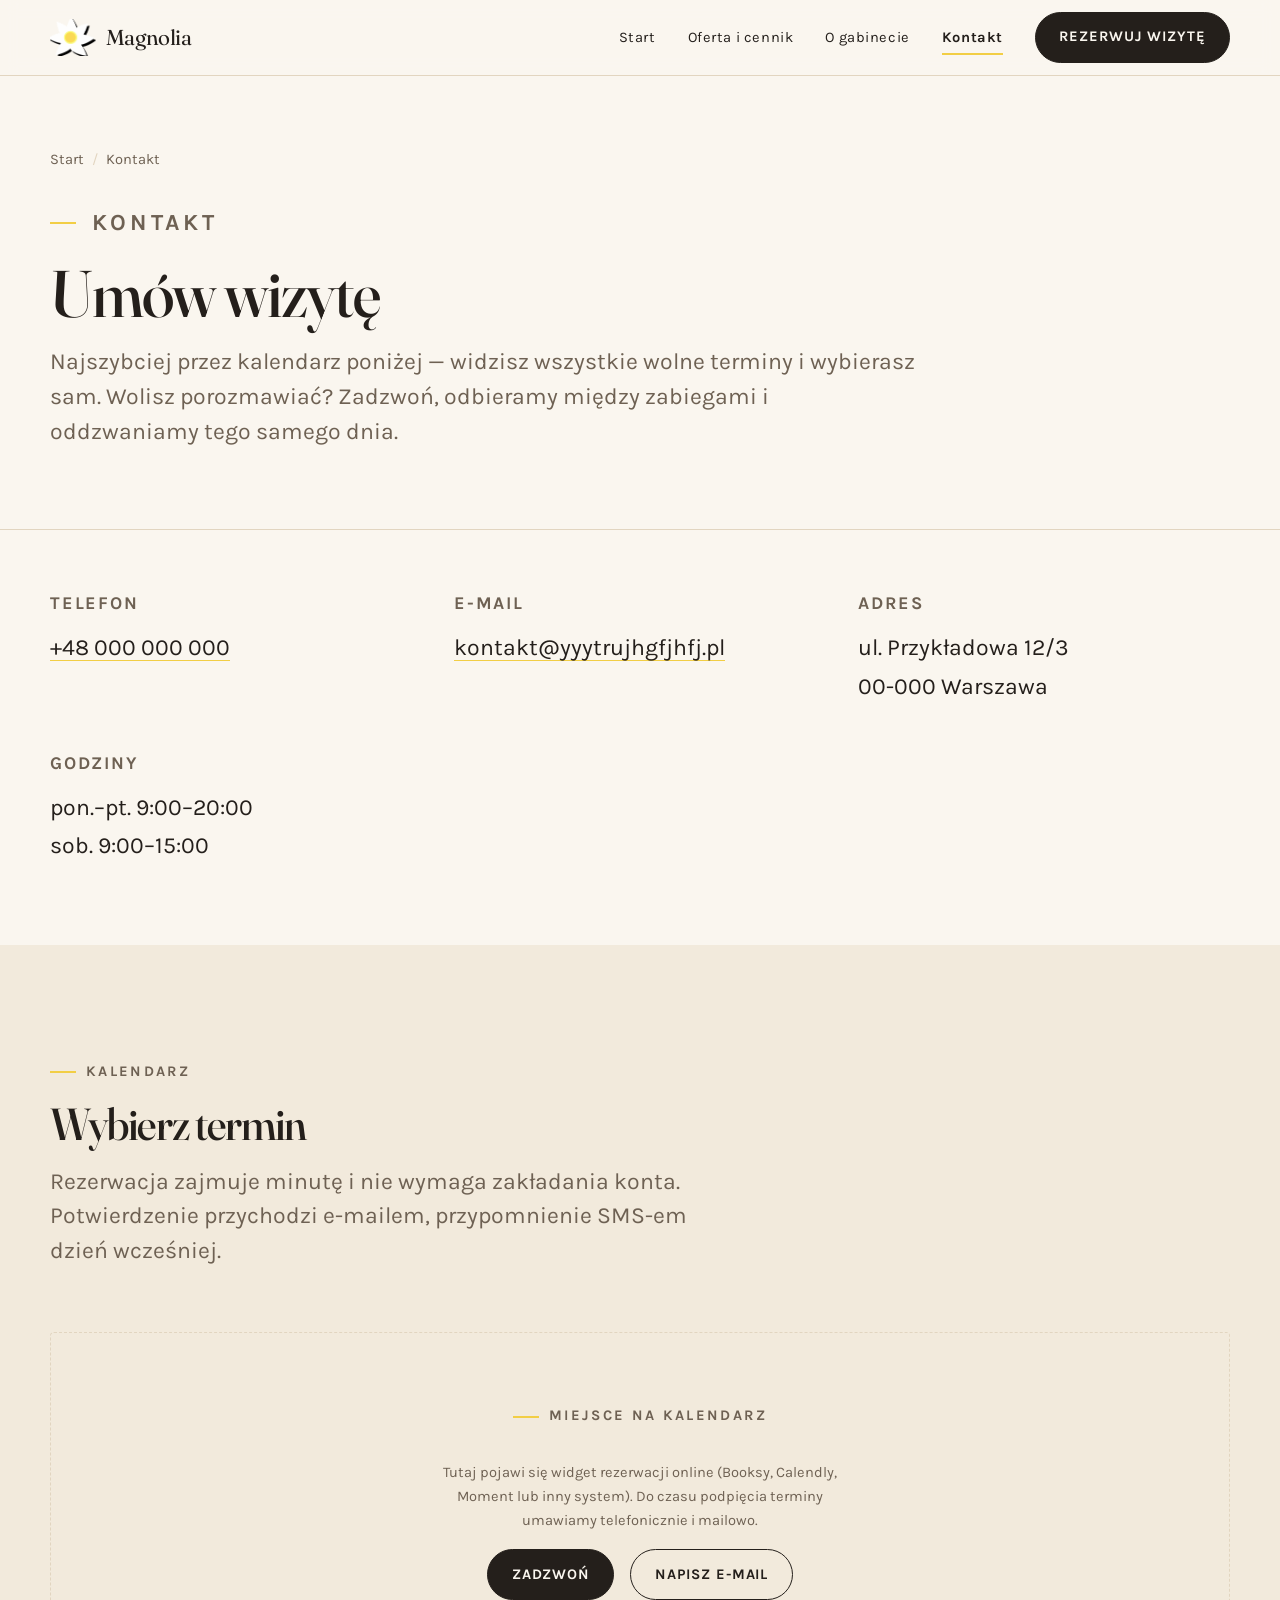
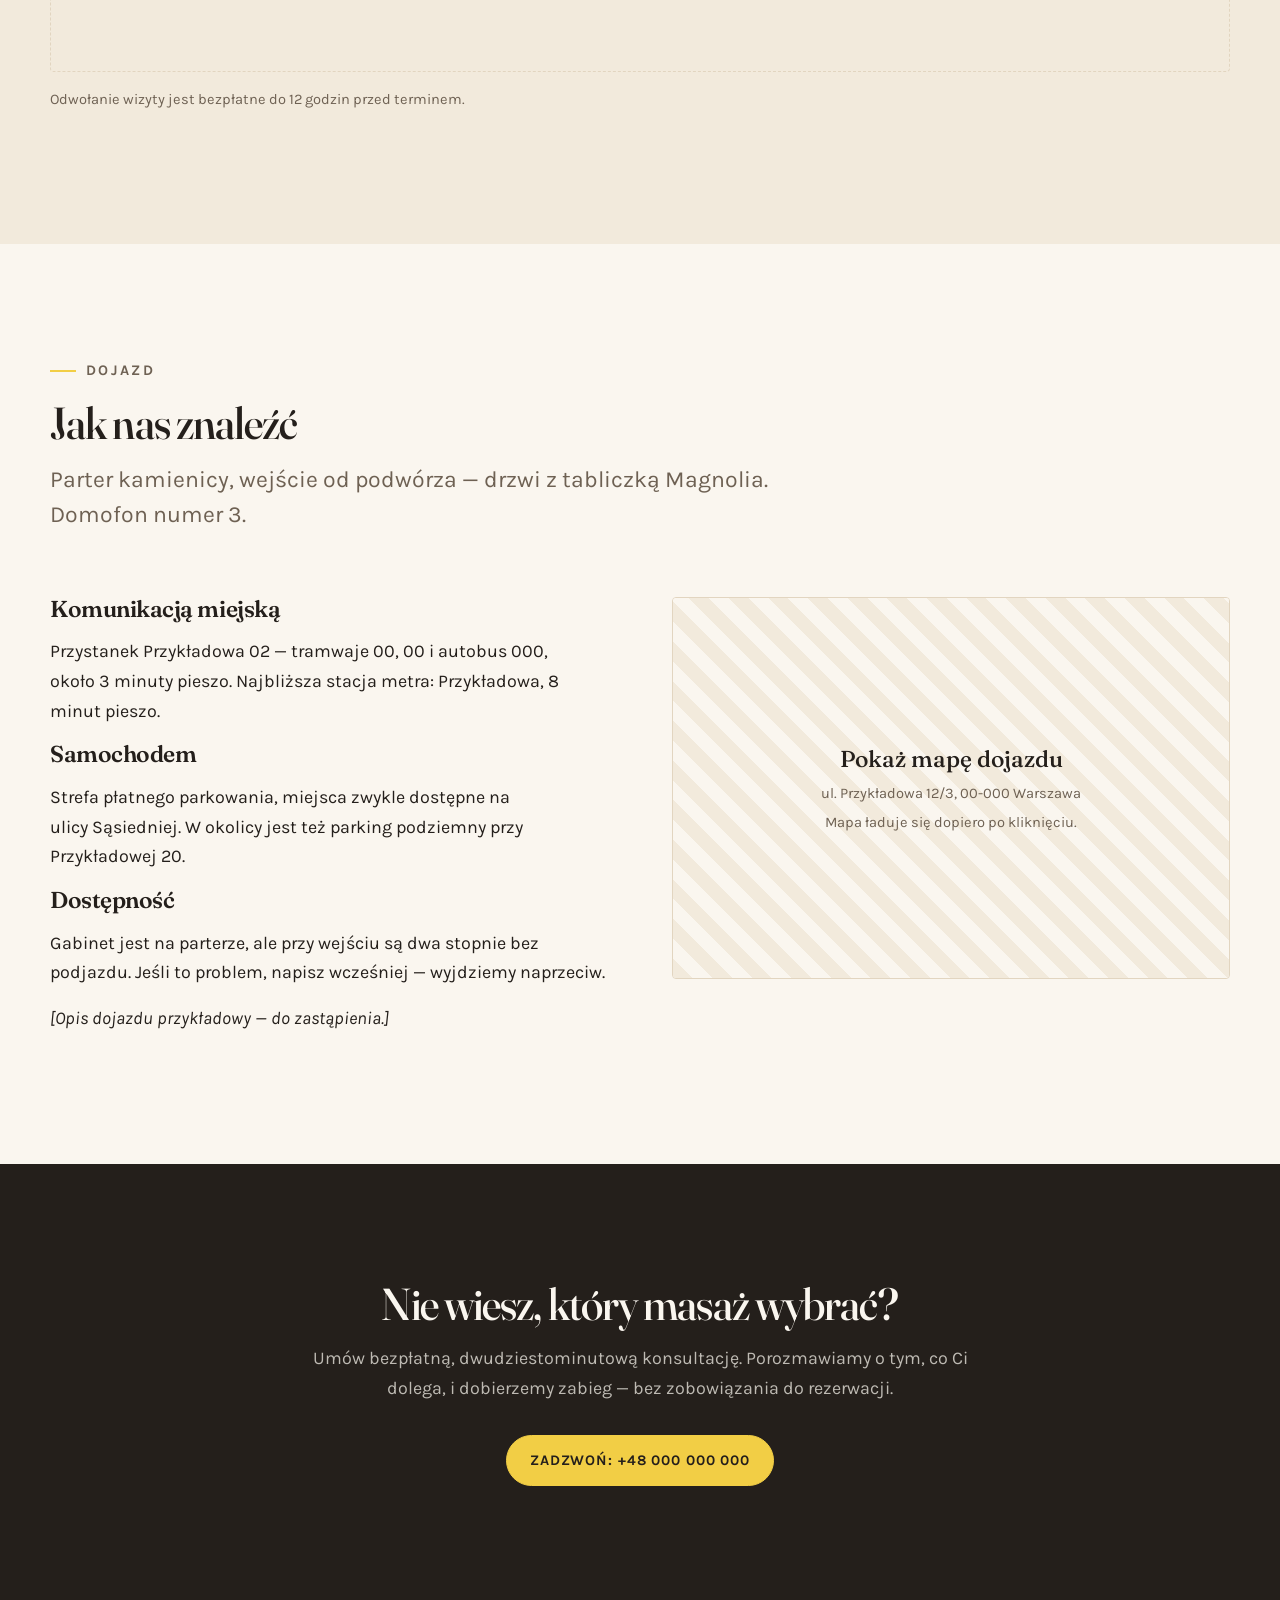
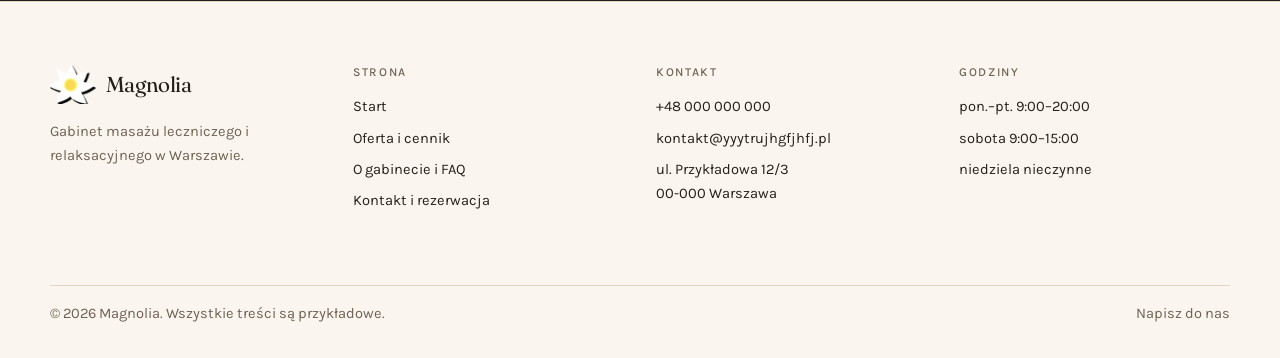
==== kontakt/index.html @ 9403e231 "initial commit" ====
<!DOCTYPE html>
<html lang="pl">
<head>
<meta charset="utf-8">
<meta name="viewport" content="width=device-width, initial-scale=1">

<title>Kontakt i rezerwacja terminu — Magnolia, Warszawa</title>
<meta name="description" content="Zarezerwuj masaż online, zadzwoń lub napisz. Gabinet Magnolia, ul. Przykładowa 12/3 w Warszawie. Czynne pon.–pt. 9:00–20:00, sob. 9:00–15:00.">
<link rel="canonical" href="https://yyytrujhgfjhfj.pl/kontakt/">
<meta name="robots" content="index, follow, max-image-preview:large">

<meta property="og:type" content="website">
<meta property="og:locale" content="pl_PL">
<meta property="og:site_name" content="Magnolia">
<meta property="og:title" content="Kontakt i rezerwacja terminu — Magnolia">
<meta property="og:description" content="Zarezerwuj masaż online, zadzwoń lub napisz. Gabinet Magnolia w Warszawie.">
<meta property="og:url" content="https://yyytrujhgfjhfj.pl/kontakt/">
<meta property="og:image" content="https://yyytrujhgfjhfj.pl/assets/img/detal.svg">
<meta name="twitter:card" content="summary_large_image">

<link rel="icon" href="/assets/img/favicon.svg" type="image/svg+xml">
<link rel="apple-touch-icon" href="/assets/img/logo-mark.png">

<link rel="preconnect" href="https://fonts.googleapis.com">
<link rel="preconnect" href="https://fonts.gstatic.com" crossorigin>
<link rel="stylesheet" href="https://fonts.googleapis.com/css2?family=Fraunces:opsz,wght@9..144,400..700&family=Karla:wght@400..700&display=swap">

<link rel="stylesheet" href="/assets/css/style.css">
<script src="/assets/js/main.js" defer></script>

<script type="application/ld+json">
{
  "@context": "https://schema.org",
  "@type": "BreadcrumbList",
  "itemListElement": [
    { "@type": "ListItem", "position": 1, "name": "Start", "item": "https://yyytrujhgfjhfj.pl/" },
    { "@type": "ListItem", "position": 2, "name": "Kontakt", "item": "https://yyytrujhgfjhfj.pl/kontakt/" }
  ]
}
</script>
</head>

<body>
<a class="skip-link" href="#main">Przejdź do treści</a>

<header class="site-header">
  <div class="wrap site-header__inner">
    <a class="brand" href="/">
      <img src="/assets/img/logo-mark.png" alt="" width="46" height="38">
      <span>Magnolia</span>
    </a>

    <button class="nav-toggle" type="button" aria-expanded="false" aria-controls="nav" aria-label="Menu">
      <svg viewBox="0 0 24 24" fill="none" stroke-width="1.8" stroke-linecap="round" aria-hidden="true">
        <path d="M3 6h18M3 12h18M3 18h18"/>
      </svg>
    </button>

    <nav class="nav" id="nav" aria-label="Menu główne">
      <ul class="nav__list">
        <li><a class="nav__link" href="/">Start</a></li>
        <li><a class="nav__link" href="/oferta/">Oferta i cennik</a></li>
        <li><a class="nav__link" href="/gabinet/">O gabinecie</a></li>
        <li><a class="nav__link" href="/kontakt/" aria-current="page">Kontakt</a></li>
      </ul>
      <a class="btn btn--solid" href="#rezerwacja">Rezerwuj wizytę</a>
    </nav>
  </div>
</header>

<main id="main">

  <section class="page-head wrap">
    <nav class="breadcrumbs" aria-label="Ścieżka nawigacji">
      <ol>
        <li><a href="/">Start</a></li>
        <li>Kontakt</li>
      </ol>
    </nav>
    <p class="eyebrow">Kontakt</p>
    <h1>Umów wizytę</h1>
    <p class="lead">Najszybciej przez kalendarz poniżej — widzisz wszystkie wolne terminy i wybierasz sam. Wolisz porozmawiać? Zadzwoń, odbieramy między zabiegami i oddzwaniamy tego samego dnia.</p>
  </section>

  <!-- DANE KONTAKTOWE -->
  <section class="section section--edge" style="padding-block:var(--space-l)" aria-labelledby="dane">
    <div class="wrap">
      <h2 id="dane" class="visually-hidden">Dane kontaktowe</h2>
      <div class="contact-grid">
        <div class="contact-block">
          <h3>Telefon</h3>
          <p><a href="tel:+48000000000">+48 000 000 000</a></p>
        </div>
        <div class="contact-block">
          <h3>E-mail</h3>
          <p><a href="mailto:kontakt@yyytrujhgfjhfj.pl">kontakt@yyytrujhgfjhfj.pl</a></p>
        </div>
        <div class="contact-block">
          <h3>Adres</h3>
          <p>ul. Przykładowa 12/3<br>00-000 Warszawa</p>
        </div>
        <div class="contact-block">
          <h3>Godziny</h3>
          <p>pon.–pt. 9:00–20:00<br>sob. 9:00–15:00</p>
        </div>
      </div>
    </div>
  </section>

  <!-- WIDGET REZERWACJI -->
  <section class="section section--tint" id="rezerwacja" aria-labelledby="rezerwacja-naglowek">
    <div class="wrap">
      <div class="section__head">
        <p class="eyebrow">Kalendarz</p>
        <h2 id="rezerwacja-naglowek">Wybierz termin</h2>
        <p class="lead">Rezerwacja zajmuje minutę i nie wymaga zakładania konta. Potwierdzenie przychodzi e-mailem, przypomnienie SMS-em dzień wcześniej.</p>
      </div>

      <!-- ==========================================================
           MIEJSCE NA WIDGET REZERWACJI
           Usuń poniższy blok .booking i wklej w to miejsce kod
           osadzenia od dostawcy, np.:

           Booksy:
           <div class="booksy-widget-container" data-id="TWOJE_ID"></div>
           <script src="https://booksy.com/widget/code.js?id=TWOJE_ID" async></script>

           Calendly:
           <div class="calendly-inline-widget" data-url="https://calendly.com/twoj-adres"
                style="min-width:320px;height:700px"></div>
           <script src="https://assets.calendly.com/assets/external/widget.js" async></script>

           Uwaga na szybkość: dodaj do skryptu atrybut async lub defer.
           ========================================================== -->
      <div class="booking">
        <p class="eyebrow" style="justify-content:center">Miejsce na kalendarz</p>
        <p class="booking__note">Tutaj pojawi się widget rezerwacji online (Booksy, Calendly, Moment lub inny system). Do czasu podpięcia terminy umawiamy telefonicznie i mailowo.</p>
        <div class="btn-row" style="justify-content:center">
          <a class="btn btn--solid" href="tel:+48000000000">Zadzwoń</a>
          <a class="btn btn--ghost" href="mailto:kontakt@yyytrujhgfjhfj.pl?subject=Rezerwacja%20terminu">Napisz e-mail</a>
        </div>
      </div>

      <p style="margin-top:var(--space-s);font-size:var(--step--1);color:var(--ink-soft)">Odwołanie wizyty jest bezpłatne do 12 godzin przed terminem.</p>
    </div>
  </section>

  <!-- DOJAZD I MAPA -->
  <section class="section" aria-labelledby="dojazd">
    <div class="wrap">
      <div class="section__head">
        <p class="eyebrow">Dojazd</p>
        <h2 id="dojazd">Jak nas znaleźć</h2>
        <p class="lead">Parter kamienicy, wejście od podwórza — drzwi z tabliczką Magnolia. Domofon numer 3.</p>
      </div>

      <div class="grid-2" style="align-items:start">
        <div>
          <h3>Komunikacją miejską</h3>
          <p>Przystanek Przykładowa 02 — tramwaje 00, 00 i autobus 000, około 3 minuty pieszo. Najbliższa stacja metra: Przykładowa, 8 minut pieszo.</p>

          <h3>Samochodem</h3>
          <p>Strefa płatnego parkowania, miejsca zwykle dostępne na ulicy Sąsiedniej. W okolicy jest też parking podziemny przy Przykładowej 20.</p>

          <h3>Dostępność</h3>
          <p>Gabinet jest na parterze, ale przy wejściu są dwa stopnie bez podjazdu. Jeśli to problem, napisz wcześniej — wyjdziemy naprzeciw.</p>

          <p><em>[Opis dojazdu przykładowy — do zastąpienia.]</em></p>
        </div>

        <!-- ==========================================================
             MAPA GOOGLE
             Wklej właściwy adres osadzenia w atrybut data-map-src poniżej.
             Skąd go wziąć: Mapy Google → wyszukaj adres → Udostępnij →
             Umieść mapę → skopiuj wartość z src="...".

             Mapa ładuje się dopiero po kliknięciu — dzięki temu strona
             nie ciągnie skryptów Google przy każdym wejściu (szybkość + prywatność).
             ========================================================== -->
        <div class="map" data-map-src="https://www.google.com/maps?q=Warszawa&amp;output=embed">
          <button class="map__facade" type="button">
            <strong>Pokaż mapę dojazdu</strong>
            <span>ul. Przykładowa 12/3, 00-000 Warszawa</span>
            <span>Mapa ładuje się dopiero po kliknięciu.</span>
          </button>
        </div>
      </div>
    </div>
  </section>

  <section class="cta-band">
    <div class="wrap-narrow">
      <h2>Nie wiesz, który masaż wybrać?</h2>
      <p>Umów bezpłatną, dwudziestominutową konsultację. Porozmawiamy o tym, co Ci dolega, i dobierzemy zabieg — bez zobowiązania do rezerwacji.</p>
      <div class="btn-row">
        <a class="btn" href="tel:+48000000000">Zadzwoń: +48 000 000 000</a>
      </div>
    </div>
  </section>

</main>

<footer class="site-footer">
  <div class="wrap">
    <div class="site-footer__grid">
      <div>
        <a class="brand" href="/">
          <img src="/assets/img/logo-mark.png" alt="" width="46" height="38" loading="lazy">
          <span>Magnolia</span>
        </a>
        <p style="margin-top:1rem;color:var(--ink-soft)">Gabinet masażu leczniczego i relaksacyjnego w Warszawie.</p>
      </div>

      <nav aria-labelledby="stopka-nawigacja">
        <h2 id="stopka-nawigacja">Strona</h2>
        <ul>
          <li><a href="/">Start</a></li>
          <li><a href="/oferta/">Oferta i cennik</a></li>
          <li><a href="/gabinet/">O gabinecie i FAQ</a></li>
          <li><a href="/kontakt/">Kontakt i rezerwacja</a></li>
        </ul>
      </nav>

      <div>
        <h2>Kontakt</h2>
        <ul>
          <li><a href="tel:+48000000000">+48 000 000 000</a></li>
          <li><a href="mailto:kontakt@yyytrujhgfjhfj.pl">kontakt@yyytrujhgfjhfj.pl</a></li>
          <li>ul. Przykładowa 12/3<br>00-000 Warszawa</li>
        </ul>
      </div>

      <div>
        <h2>Godziny</h2>
        <ul>
          <li>pon.–pt. 9:00–20:00</li>
          <li>sobota 9:00–15:00</li>
          <li>niedziela nieczynne</li>
        </ul>
      </div>
    </div>

    <div class="site-footer__bottom">
      <p style="margin:0">© 2026 Magnolia. Wszystkie treści są przykładowe.</p>
      <p style="margin:0"><a href="/kontakt/">Napisz do nas</a></p>
    </div>
  </div>
</footer>

</body>
</html>
---- assets/css/style.css ----
/* ==========================================================================
   Magnolia — arkusz stylów
   Wszystkie kolory, odstępy i kroje pisma są zdefiniowane jako zmienne
   w bloku :root poniżej. Zmiana marki = zmiana kilkunastu linii.
   ========================================================================== */

/* --- 1. Tokeny -------------------------------------------------------- */
:root {
  /* Kolory */
  --paper:      #FAF6EF;  /* tło główne, ciepła biel */
  --paper-2:    #F2EADC;  /* tło sekcji przeplatanych */
  --sand:       #E2D5C0;  /* linie, obramowania */
  --ink:        #241F1B;  /* tekst główny, czerń z logo */
  --ink-soft:   #6E6153;  /* tekst drugorzędny */
  --sun:        #F2CE45;  /* akcent — słońce z logo */
  --sun-soft:   #FBEBA6;  /* poświata akcentu */
  --leaf:       #7C8465;  /* akcent pomocniczy, stonowana oliwka */

  /* Typografia */
  --font-display: "Fraunces", Georgia, "Times New Roman", serif;
  --font-body: "Karla", -apple-system, BlinkMacSystemFont, "Segoe UI", Arial, sans-serif;

  --step--1: clamp(0.84rem, 0.82rem + 0.12vw, 0.92rem);
  --step-0:  clamp(1rem, 0.96rem + 0.2vw, 1.12rem);
  --step-1:  clamp(1.2rem, 1.12rem + 0.4vw, 1.45rem);
  --step-2:  clamp(1.5rem, 1.34rem + 0.8vw, 2rem);
  --step-3:  clamp(1.9rem, 1.6rem + 1.5vw, 2.9rem);
  --step-4:  clamp(2.4rem, 1.8rem + 2.9vw, 4.4rem);

  /* Rytm */
  --space-xs: 0.5rem;
  --space-s:  1rem;
  --space-m:  2rem;
  --space-l:  4rem;
  --space-xl: clamp(4rem, 9vw, 7.5rem);

  --wrap: 1180px;
  --wrap-narrow: 720px;
  --radius: 4px;
  --radius-organic: 48% 52% 42% 58% / 55% 45% 55% 45%;
}

/* --- 2. Reset i podstawy ---------------------------------------------- */
*, *::before, *::after { box-sizing: border-box; }

html { scroll-behavior: smooth; -webkit-text-size-adjust: 100%; }

body {
  margin: 0;
  background: var(--paper);
  color: var(--ink);
  font-family: var(--font-body);
  font-size: var(--step-0);
  line-height: 1.65;
  font-synthesis-weight: none;
  -webkit-font-smoothing: antialiased;
}

img, svg, iframe { max-width: 100%; display: block; }
img { height: auto; }

h1, h2, h3, h4 {
  font-family: var(--font-display);
  font-weight: 500;
  line-height: 1.08;
  letter-spacing: -0.02em;
  margin: 0 0 var(--space-s);
  text-wrap: balance;
}

h1 { font-size: var(--step-4); font-variation-settings: "opsz" 144; }
h2 { font-size: var(--step-3); font-variation-settings: "opsz" 100; }
h3 { font-size: var(--step-1); font-weight: 600; font-variation-settings: "opsz" 30; }

p { margin: 0 0 var(--space-s); max-width: 62ch; text-wrap: pretty; }

a { color: inherit; text-underline-offset: 0.22em; text-decoration-thickness: 1px; }
a:hover { text-decoration-color: var(--sun); }

:focus-visible {
  outline: 2px solid var(--ink);
  outline-offset: 3px;
  border-radius: 2px;
}

::selection { background: var(--sun-soft); color: var(--ink); }

/* --- 3. Pomocnicze ----------------------------------------------------- */
.wrap { width: min(100% - 2.5rem, var(--wrap)); margin-inline: auto; }
.wrap-narrow { width: min(100% - 2.5rem, var(--wrap-narrow)); margin-inline: auto; }

.section { padding-block: var(--space-xl); }
.section--tint { background: var(--paper-2); }
.section--edge { border-top: 1px solid var(--sand); }

.eyebrow {
  font-size: var(--step--1);
  letter-spacing: 0.16em;
  text-transform: uppercase;
  font-weight: 700;
  color: var(--ink-soft);
  margin: 0 0 var(--space-s);
  display: flex;
  align-items: center;
  gap: 0.7em;
}
.eyebrow::before {
  content: "";
  width: 1.6rem;
  height: 2px;
  background: var(--sun);
  flex: none;
}

.lead { font-size: var(--step-1); color: var(--ink-soft); line-height: 1.5; }

.skip-link {
  position: absolute;
  left: -9999px;
  background: var(--ink);
  color: var(--paper);
  padding: 0.75rem 1.25rem;
  z-index: 100;
}
.skip-link:focus { left: 1rem; top: 1rem; }

.visually-hidden {
  position: absolute; width: 1px; height: 1px;
  padding: 0; margin: -1px; overflow: hidden;
  clip-path: inset(50%); white-space: nowrap;
}

/* --- 4. Przyciski ------------------------------------------------------ */
.btn {
  display: inline-flex;
  align-items: center;
  gap: 0.6em;
  padding: 0.85em 1.6em;
  font-family: var(--font-body);
  font-size: var(--step--1);
  font-weight: 700;
  letter-spacing: 0.06em;
  text-transform: uppercase;
  text-decoration: none;
  border: 1px solid var(--ink);
  border-radius: 999px;
  cursor: pointer;
  transition: background-color 0.25s ease, color 0.25s ease, transform 0.25s ease;
}
.btn--solid { background: var(--ink); color: var(--paper); }
.btn--solid:hover { background: var(--sun); color: var(--ink); border-color: var(--sun); }
.btn--ghost { background: transparent; color: var(--ink); }
.btn--ghost:hover { background: var(--ink); color: var(--paper); }
.btn:active { transform: translateY(1px); }

.btn-row { display: flex; flex-wrap: wrap; gap: var(--space-s); }

/* --- 5. Nagłówek strony ----------------------------------------------- */
.site-header {
  position: sticky;
  top: 0;
  z-index: 50;
  background: color-mix(in srgb, var(--paper) 88%, transparent);
  backdrop-filter: blur(8px);
  border-bottom: 1px solid var(--sand);
}

.site-header__inner {
  display: flex;
  align-items: center;
  justify-content: space-between;
  gap: var(--space-s);
  padding-block: 0.75rem;
}

.brand { display: flex; align-items: center; gap: 0.6rem; text-decoration: none; }
.brand img { width: 46px; height: auto; }
.brand span {
  font-family: var(--font-display);
  font-size: 1.35rem;
  font-variation-settings: "opsz" 60;
  letter-spacing: -0.01em;
}

.nav { display: flex; align-items: center; gap: var(--space-m); }
.nav__list { display: flex; gap: var(--space-m); list-style: none; margin: 0; padding: 0; }
.nav__link {
  text-decoration: none;
  font-size: var(--step--1);
  letter-spacing: 0.04em;
  padding-block: 0.4rem;
  border-bottom: 2px solid transparent;
}
.nav__link:hover { border-bottom-color: var(--sand); }
.nav__link[aria-current="page"] { border-bottom-color: var(--sun); font-weight: 700; }

.nav-toggle { display: none; background: none; border: 0; padding: 0.5rem; cursor: pointer; }
.nav-toggle svg { width: 26px; height: 26px; stroke: var(--ink); }

@media (max-width: 860px) {
  .nav-toggle { display: block; }
  .nav {
    position: fixed;
    inset: 64px 0 auto;
    background: var(--paper);
    border-bottom: 1px solid var(--sand);
    flex-direction: column;
    align-items: stretch;
    gap: 0;
    padding: var(--space-s) 1.25rem var(--space-m);
    display: none;
  }
  .nav[data-open="true"] { display: flex; }
  .nav__list { flex-direction: column; gap: 0; }
  .nav__link { display: block; padding: 0.9rem 0; border-bottom: 1px solid var(--sand); font-size: var(--step-0); }
  .nav .btn { margin-top: var(--space-s); justify-content: center; }
}

/* --- 6. Hero ----------------------------------------------------------- */
.hero { padding-block: clamp(3rem, 7vw, 6rem) var(--space-xl); }

.hero__grid {
  display: grid;
  grid-template-columns: 1.05fr 0.95fr;
  gap: clamp(2rem, 5vw, 4.5rem);
  align-items: center;
}

.hero__title { margin-bottom: var(--space-m); }
.hero__title em {
  font-style: normal;
  display: block;
  color: var(--ink-soft);
}

.hero__meta {
  margin-top: var(--space-l);
  padding-top: var(--space-s);
  border-top: 1px solid var(--sand);
  display: flex;
  flex-wrap: wrap;
  gap: var(--space-m);
  font-size: var(--step--1);
  color: var(--ink-soft);
}
.hero__meta dt { font-weight: 700; color: var(--ink); letter-spacing: 0.04em; text-transform: uppercase; font-size: 0.75rem; }
.hero__meta dd { margin: 0.15rem 0 0; }

/* Wizualizacja hero + element sygnaturowy: oddychające słońce */
.hero__visual { position: relative; }
.hero__photo {
  width: 100%;
  aspect-ratio: 4 / 5;
  object-fit: cover;
  border-radius: var(--radius-organic);
  background: var(--paper-2);
}

.breath {
  position: absolute;
  left: -6%;
  bottom: 8%;
  width: clamp(96px, 17vw, 168px);
  aspect-ratio: 1;
  pointer-events: none;
}
.breath__glow, .breath__core {
  position: absolute;
  inset: 0;
  border-radius: 50%;
  transform-origin: center;
}
.breath__glow { background: var(--sun-soft); animation: breathe 11s ease-in-out infinite; }
.breath__core { inset: 22%; background: var(--sun); animation: breathe 11s ease-in-out infinite 0.35s; }

@keyframes breathe {
  0%, 100% { transform: scale(0.82); opacity: 0.82; }
  45%      { transform: scale(1.06); opacity: 1; }
  62%      { transform: scale(1.02); opacity: 0.96; }
}

@media (max-width: 860px) {
  .hero__grid { grid-template-columns: 1fr; }
  .hero__visual { order: -1; }
  .hero__photo { aspect-ratio: 3 / 2; }
  .breath { left: auto; right: 4%; bottom: -8%; }
}

/* --- 7. Siatki treści -------------------------------------------------- */
.grid-3 {
  display: grid;
  grid-template-columns: repeat(auto-fit, minmax(min(100%, 260px), 1fr));
  gap: var(--space-m);
}

.grid-2 {
  display: grid;
  grid-template-columns: repeat(auto-fit, minmax(min(100%, 320px), 1fr));
  gap: clamp(2rem, 5vw, 4rem);
  align-items: center;
}

.section__head { max-width: 46rem; margin-bottom: var(--space-l); }

/* Karta usługi */
.card {
  background: var(--paper);
  border: 1px solid var(--sand);
  border-radius: var(--radius);
  padding: var(--space-m) calc(var(--space-m) - 0.4rem);
  display: flex;
  flex-direction: column;
  transition: border-color 0.25s ease, transform 0.25s ease;
}
.card:hover { border-color: var(--ink); transform: translateY(-3px); }
.card h3 { margin-bottom: 0.4rem; }
.card p { font-size: var(--step--1); color: var(--ink-soft); }
/* tylko akapit opisu rozpycha kartę — nie etykieta nad tytułem */
.card p:not(.card__tag) { flex: 1 1 auto; }
.card__tag {
  flex: 0 0 auto;
  font-size: 0.72rem;
  letter-spacing: 0.14em;
  text-transform: uppercase;
  font-weight: 700;
  color: var(--leaf);
  margin-bottom: var(--space-s);
}
.card__link {
  font-size: var(--step--1);
  font-weight: 700;
  text-decoration: none;
  border-bottom: 2px solid var(--sun);
  align-self: flex-start;
  padding-bottom: 2px;
}

/* --- 8. Cennik (menu zabiegów) ---------------------------------------- */
.menu-group { margin-bottom: var(--space-l); }
.menu-group > h3 {
  padding-bottom: var(--space-xs);
  border-bottom: 2px solid var(--ink);
  margin-bottom: var(--space-s);
}

.menu-item {
  display: grid;
  grid-template-columns: 1fr auto;
  align-items: baseline;
  gap: 0.35rem 0.75rem;
  padding-block: 0.95rem;
  border-bottom: 1px solid var(--sand);
}
.menu-item__name { font-weight: 700; }
.menu-item__price { font-family: var(--font-display); font-size: var(--step-1); font-variation-settings: "opsz" 40; white-space: nowrap; }
.menu-item__desc {
  grid-column: 1 / -1;
  font-size: var(--step--1);
  color: var(--ink-soft);
  margin: 0;
  max-width: 58ch;
}
.menu-item__time {
  font-size: var(--step--1);
  color: var(--ink-soft);
  font-weight: 400;
  margin-left: 0.5em;
}

/* --- 9. FAQ (bez JS) --------------------------------------------------- */
.faq { border-top: 1px solid var(--sand); }
.faq__item { border-bottom: 1px solid var(--sand); }
.faq__q {
  font-family: var(--font-display);
  font-size: var(--step-1);
  font-variation-settings: "opsz" 40;
  padding: 1.15rem 2.5rem 1.15rem 0;
  cursor: pointer;
  list-style: none;
  position: relative;
}
.faq__q::-webkit-details-marker { display: none; }
.faq__q::after {
  content: "";
  position: absolute;
  right: 0.35rem;
  top: 1.7rem;
  width: 12px; height: 12px;
  border-right: 2px solid var(--ink);
  border-bottom: 2px solid var(--ink);
  transform: rotate(45deg);
  transition: transform 0.25s ease;
}
.faq__item[open] .faq__q::after { transform: rotate(-135deg); }
.faq__item[open] .faq__q { color: var(--ink); }
.faq__a { padding: 0 2.5rem 1.4rem 0; color: var(--ink-soft); }
.faq__a p:last-child { margin-bottom: 0; }

/* --- 10. Kroki / lista numerowana ------------------------------------- */
.steps { list-style: none; margin: 0; padding: 0; counter-reset: step; }
.steps li {
  counter-increment: step;
  display: grid;
  grid-template-columns: auto 1fr;
  gap: var(--space-s);
  padding-block: var(--space-s);
  border-bottom: 1px solid var(--sand);
}
.steps li::before {
  content: counter(step, decimal-leading-zero);
  font-family: var(--font-display);
  font-size: var(--step-1);
  color: var(--sun);
  font-weight: 600;
  line-height: 1.2;
}
.steps h3 { font-size: var(--step-0); margin-bottom: 0.2rem; }
.steps p { margin: 0; font-size: var(--step--1); color: var(--ink-soft); }

/* --- 11. Cytat / wyróżnienie ------------------------------------------ */
.pullquote {
  font-family: var(--font-display);
  font-size: var(--step-2);
  font-variation-settings: "opsz" 100;
  line-height: 1.28;
  max-width: 26ch;
  margin: 0;
  border-left: 3px solid var(--sun);
  padding-left: var(--space-m);
}
.pullquote cite { display: block; font-family: var(--font-body); font-size: var(--step--1); font-style: normal; color: var(--ink-soft); margin-top: var(--space-s); letter-spacing: 0.04em; }

.figure-organic {
  width: 100%;
  aspect-ratio: 1;
  object-fit: cover;
  border-radius: var(--radius-organic);
  background: var(--paper-2);
}

/* --- 12. Kontakt / rezerwacja ----------------------------------------- */
.contact-grid {
  display: grid;
  grid-template-columns: repeat(auto-fit, minmax(min(100%, 280px), 1fr));
  gap: var(--space-m);
}

.contact-block h3 { font-size: var(--step-0); text-transform: uppercase; letter-spacing: 0.1em; font-family: var(--font-body); font-weight: 700; color: var(--ink-soft); }
.contact-block p { font-size: var(--step-1); }
.contact-block a { text-decoration-color: var(--sun); }

/* Osadzony widget rezerwacji — miejsce na kod zewnętrzny */
.booking {
  border: 1px dashed var(--sand);
  border-radius: var(--radius);
  background: var(--paper-2);
  padding: clamp(1.5rem, 4vw, 3rem);
  text-align: center;
  min-height: 340px;
  display: flex;
  flex-direction: column;
  align-items: center;
  justify-content: center;
  gap: var(--space-s);
}
.booking__note { font-size: var(--step--1); color: var(--ink-soft); max-width: 44ch; margin: 0; }

/* Mapa — fasada ładowana na kliknięcie (szybkość + prywatność) */
.map { position: relative; border: 1px solid var(--sand); border-radius: var(--radius); overflow: hidden; }
.map__facade {
  width: 100%;
  min-height: 380px;
  border: 0;
  background:
    repeating-linear-gradient(45deg, var(--paper-2) 0 14px, var(--paper) 14px 28px);
  cursor: pointer;
  display: flex;
  flex-direction: column;
  align-items: center;
  justify-content: center;
  gap: 0.75rem;
  font-family: var(--font-body);
  color: var(--ink);
  padding: var(--space-m);
}
.map__facade strong { font-size: var(--step-1); font-family: var(--font-display); font-weight: 500; }
.map__facade span { font-size: var(--step--1); color: var(--ink-soft); }
.map iframe { width: 100%; min-height: 380px; border: 0; display: block; }

/* --- 13. Pasek CTA ----------------------------------------------------- */
.cta-band {
  background: var(--ink);
  color: var(--paper);
  padding-block: var(--space-xl);
  text-align: center;
}
.cta-band h2 { color: var(--paper); }
.cta-band p { color: color-mix(in srgb, var(--paper) 72%, transparent); margin-inline: auto; }
.cta-band .btn { border-color: var(--sun); background: var(--sun); color: var(--ink); }
.cta-band .btn:hover { background: transparent; color: var(--sun); }
.cta-band .btn-row { justify-content: center; margin-top: var(--space-m); }

/* --- 14. Stopka -------------------------------------------------------- */
.site-footer {
  border-top: 1px solid var(--sand);
  padding-block: var(--space-l) var(--space-m);
  font-size: var(--step--1);
}
.site-footer__grid {
  display: grid;
  grid-template-columns: repeat(auto-fit, minmax(min(100%, 220px), 1fr));
  gap: var(--space-m);
  margin-bottom: var(--space-l);
}
.site-footer h2 {
  font-family: var(--font-body);
  font-size: 0.75rem;
  letter-spacing: 0.14em;
  text-transform: uppercase;
  color: var(--ink-soft);
  margin-bottom: var(--space-s);
}
.site-footer ul { list-style: none; margin: 0; padding: 0; }
.site-footer li { margin-bottom: 0.45rem; }
.site-footer a { text-decoration: none; }
.site-footer a:hover { text-decoration: underline; text-decoration-color: var(--sun); }
.site-footer__bottom {
  border-top: 1px solid var(--sand);
  padding-top: var(--space-s);
  display: flex;
  flex-wrap: wrap;
  gap: var(--space-s);
  justify-content: space-between;
  color: var(--ink-soft);
}

/* --- 15. Nagłówek podstrony ------------------------------------------- */
.page-head { padding-block: clamp(2.5rem, 6vw, 4.5rem) var(--space-l); }
.page-head p { font-size: var(--step-1); color: var(--ink-soft); }

.breadcrumbs { font-size: var(--step--1); color: var(--ink-soft); margin-bottom: var(--space-m); }
.breadcrumbs ol { list-style: none; display: flex; flex-wrap: wrap; gap: 0.5rem; margin: 0; padding: 0; }
.breadcrumbs li + li::before { content: "/"; margin-right: 0.5rem; color: var(--sand); }
.breadcrumbs a { text-decoration: none; }
.breadcrumbs a:hover { text-decoration: underline; }

/* --- 16. Dostępność: ograniczony ruch --------------------------------- */
@media (prefers-reduced-motion: reduce) {
  html { scroll-behavior: auto; }
  *, *::before, *::after {
    animation-duration: 0.001ms !important;
    animation-iteration-count: 1 !important;
    transition-duration: 0.001ms !important;
  }
  .breath__glow, .breath__core { transform: scale(1); opacity: 1; }
}

/* --- 17. Druk ---------------------------------------------------------- */
@media print {
  .site-header, .cta-band, .booking, .map, .breath { display: none; }
  body { background: #fff; }
}
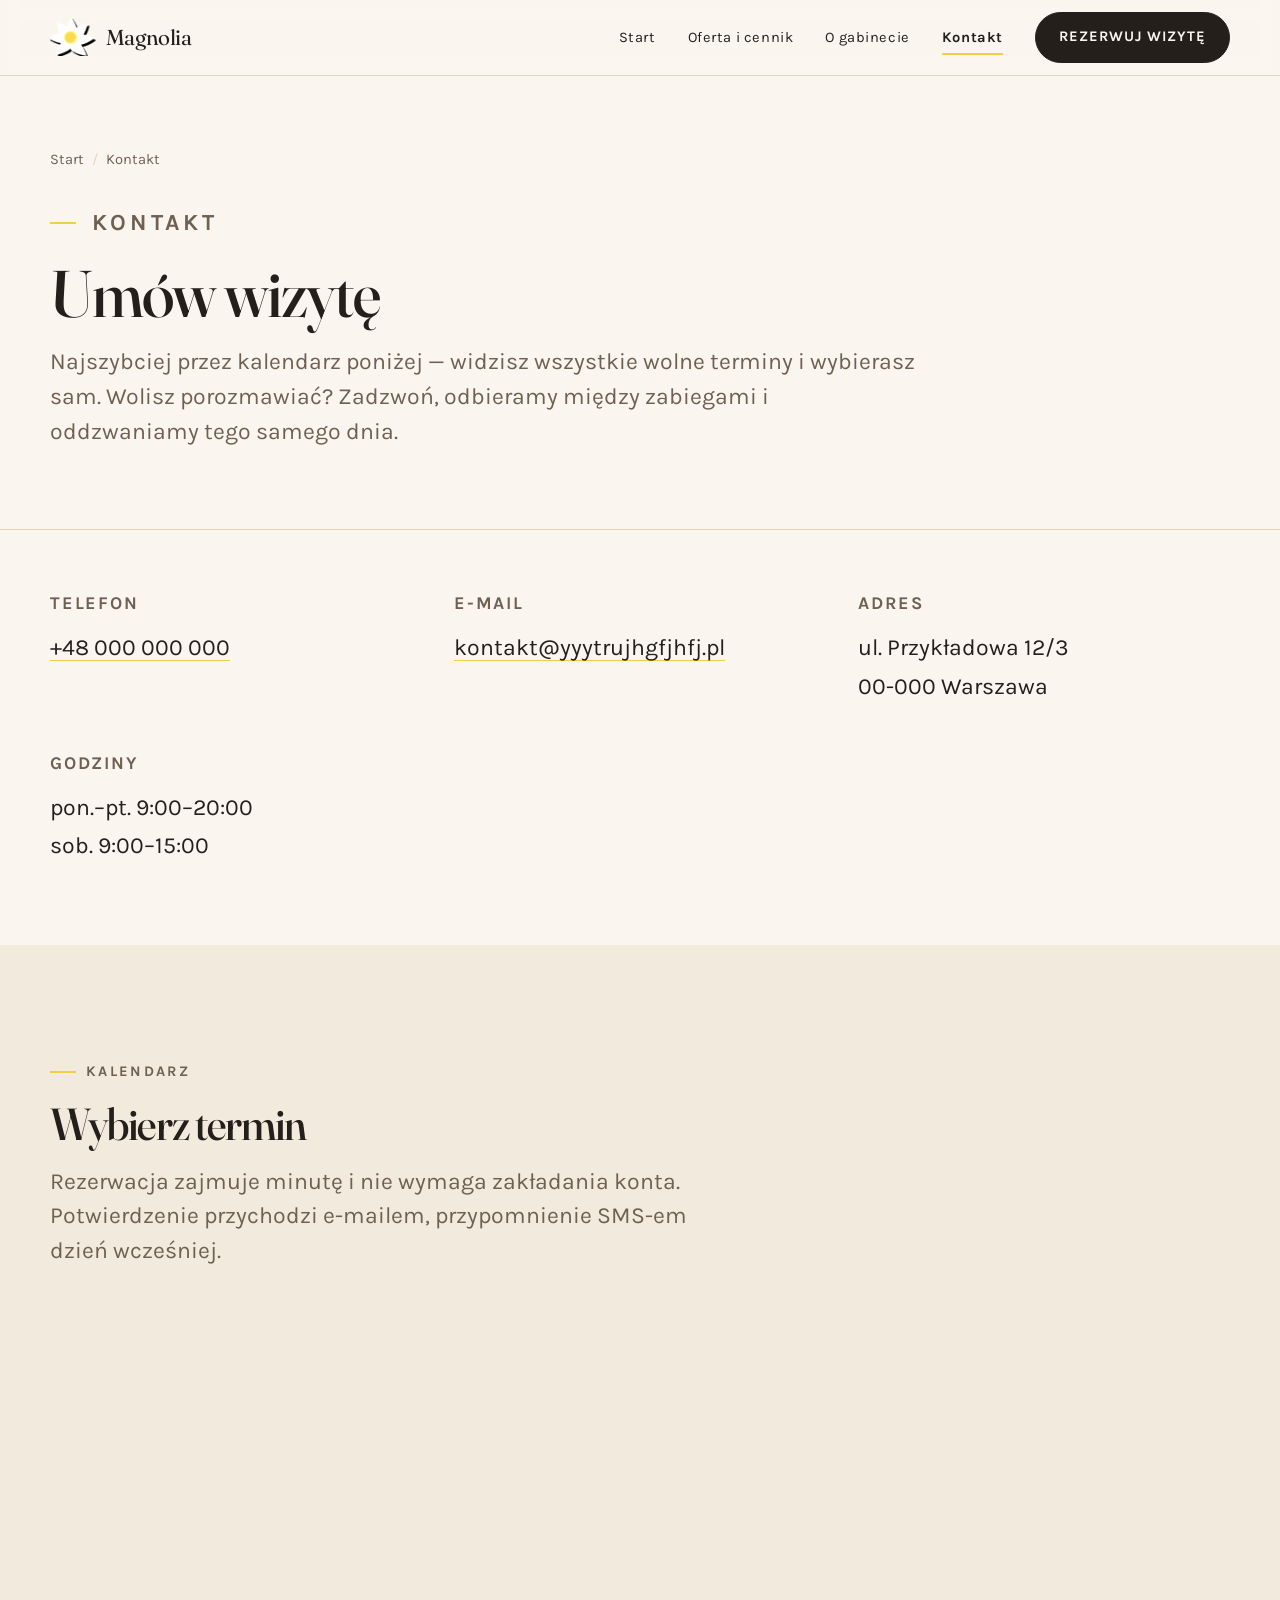
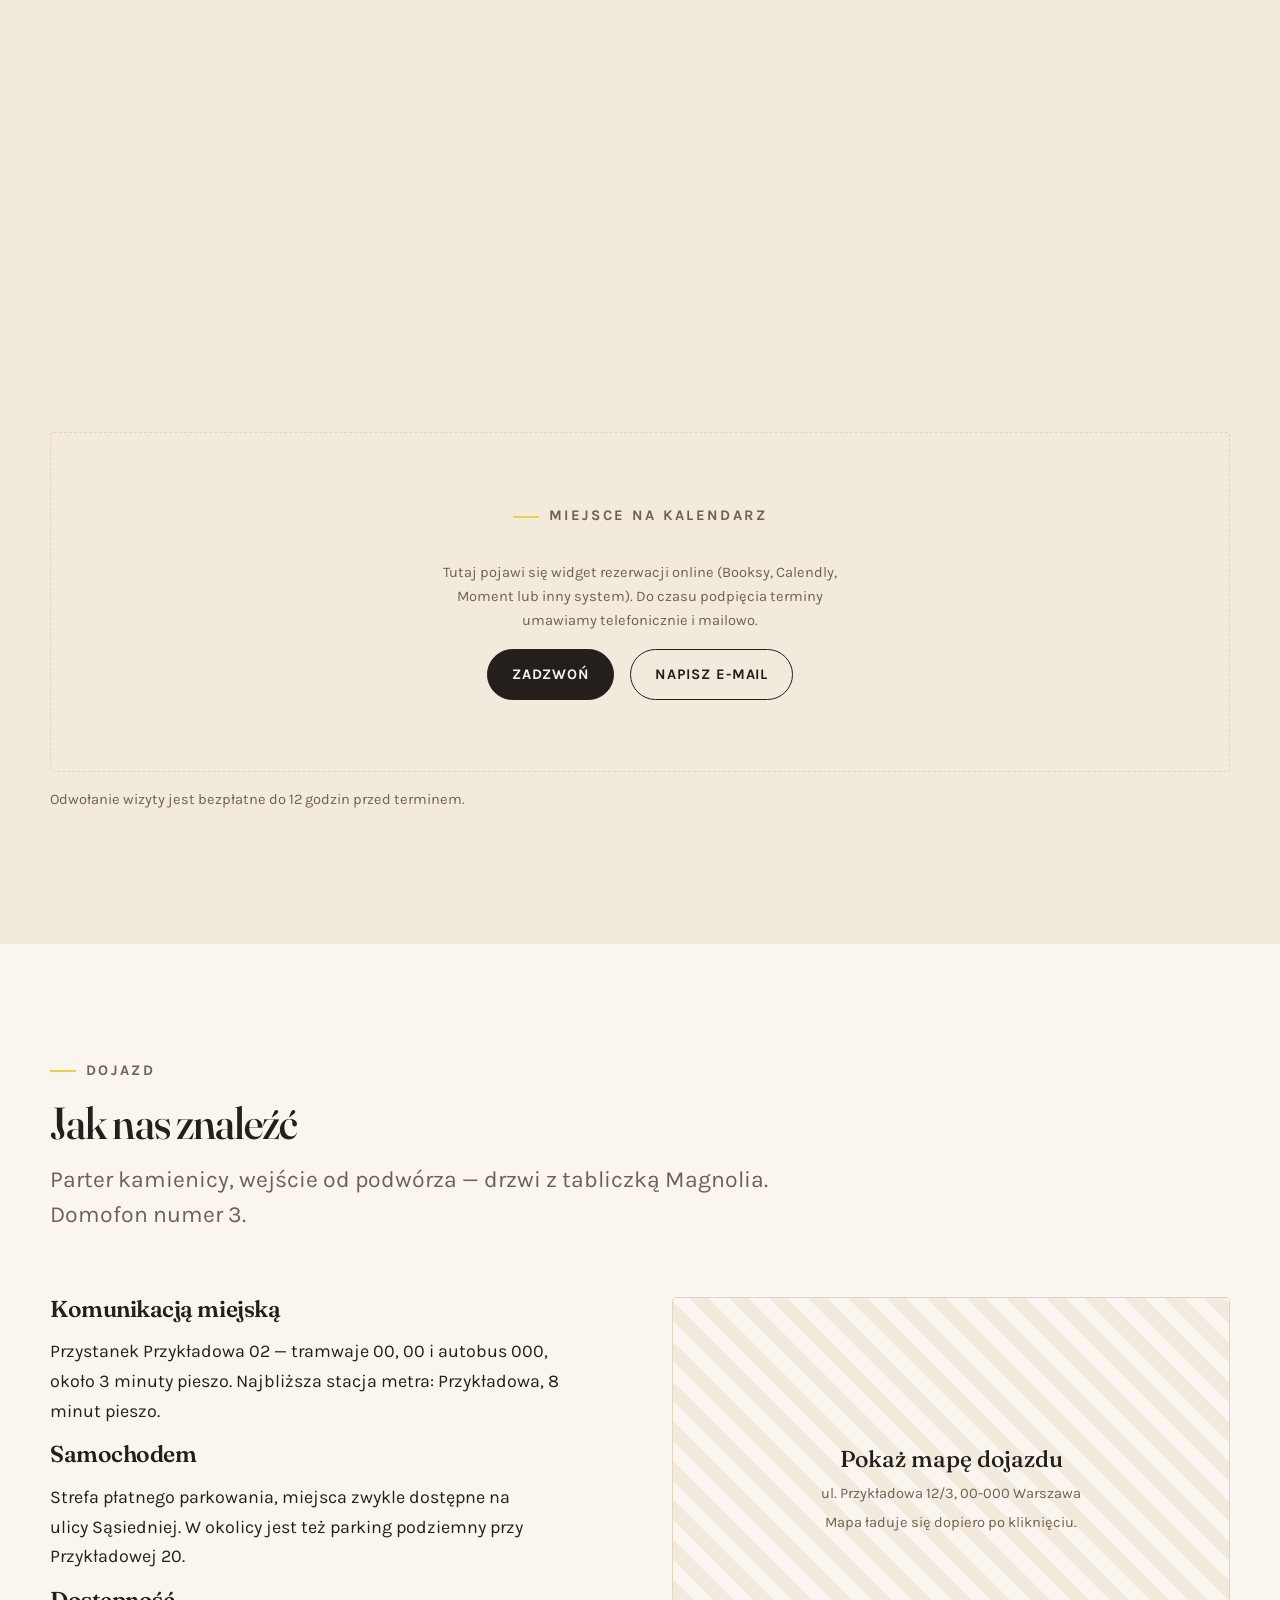
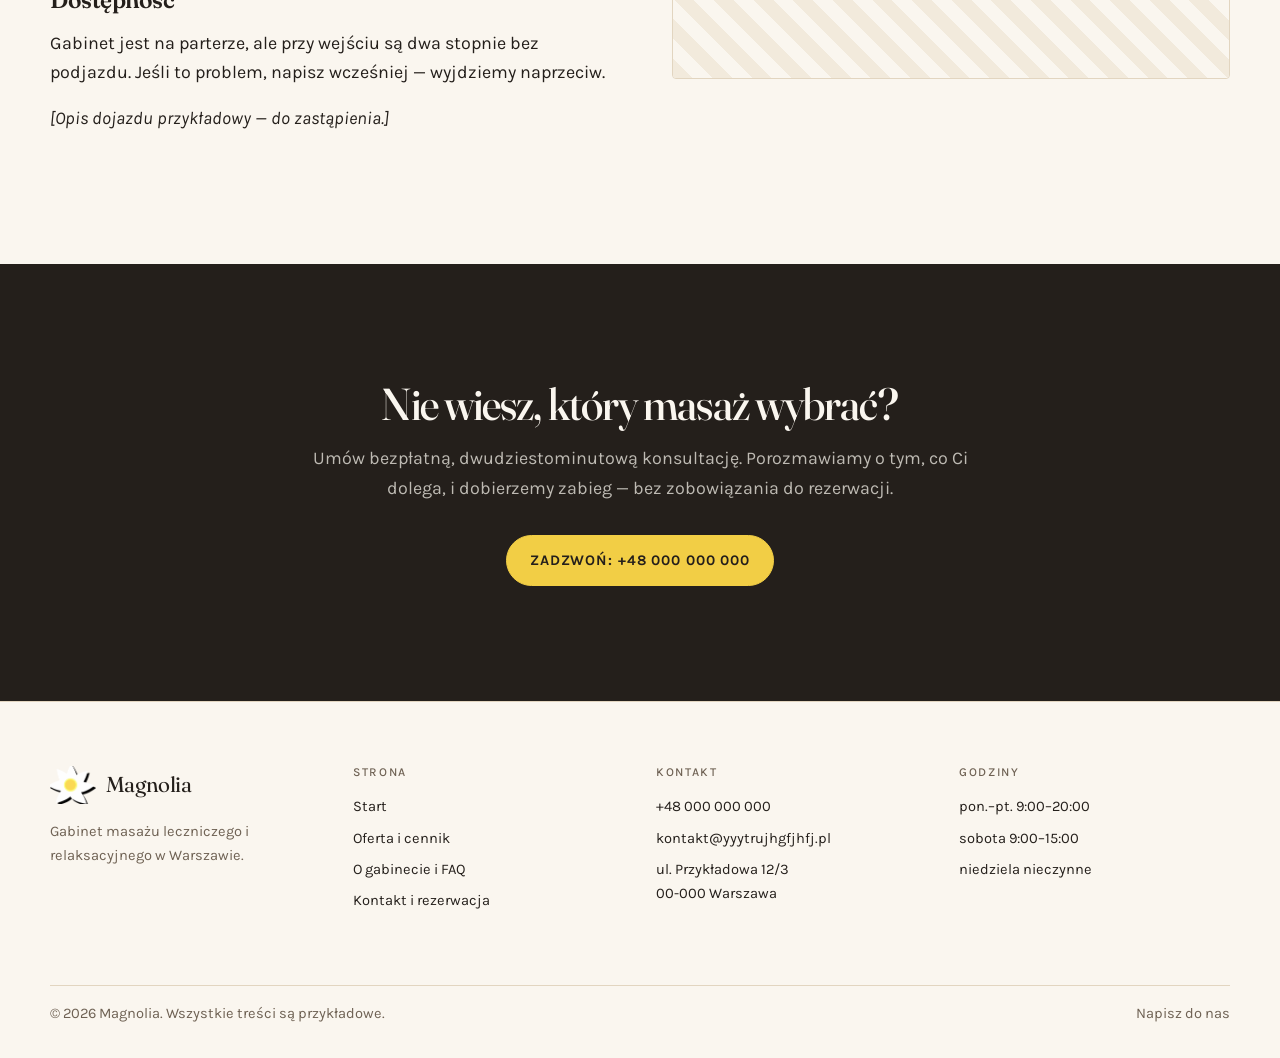
==== commit 4e7b4864: "Added a reservation widget" ====
--- a/kontakt/index.html
+++ b/kontakt/index.html
@@ -116,22 +116,11 @@
         <p class="lead">Rezerwacja zajmuje minutę i nie wymaga zakładania konta. Potwierdzenie przychodzi e-mailem, przypomnienie SMS-em dzień wcześniej.</p>
       </div>
 
-      <!-- ==========================================================
-           MIEJSCE NA WIDGET REZERWACJI
-           Usuń poniższy blok .booking i wklej w to miejsce kod
-           osadzenia od dostawcy, np.:
-
-           Booksy:
-           <div class="booksy-widget-container" data-id="TWOJE_ID"></div>
-           <script src="https://booksy.com/widget/code.js?id=TWOJE_ID" async></script>
-
-           Calendly:
-           <div class="calendly-inline-widget" data-url="https://calendly.com/twoj-adres"
-                style="min-width:320px;height:700px"></div>
-           <script src="https://assets.calendly.com/assets/external/widget.js" async></script>
-
-           Uwaga na szybkość: dodaj do skryptu atrybut async lub defer.
-           ========================================================== -->
+      <!-- Calendly inline widget begin -->
+      <div class="calendly-inline-widget" data-url="https://calendly.com/jamjestamiqo/30min?background_color=fbf4e5&primary_color=f4d251" style="min-width:320px;height:700px;"></div>
+      <script type="text/javascript" src="https://assets.calendly.com/assets/external/widget.js" async></script>
+      <!-- Calendly inline widget end -->
+       
       <div class="booking">
         <p class="eyebrow" style="justify-content:center">Miejsce na kalendarz</p>
         <p class="booking__note">Tutaj pojawi się widget rezerwacji online (Booksy, Calendly, Moment lub inny system). Do czasu podpięcia terminy umawiamy telefonicznie i mailowo.</p>
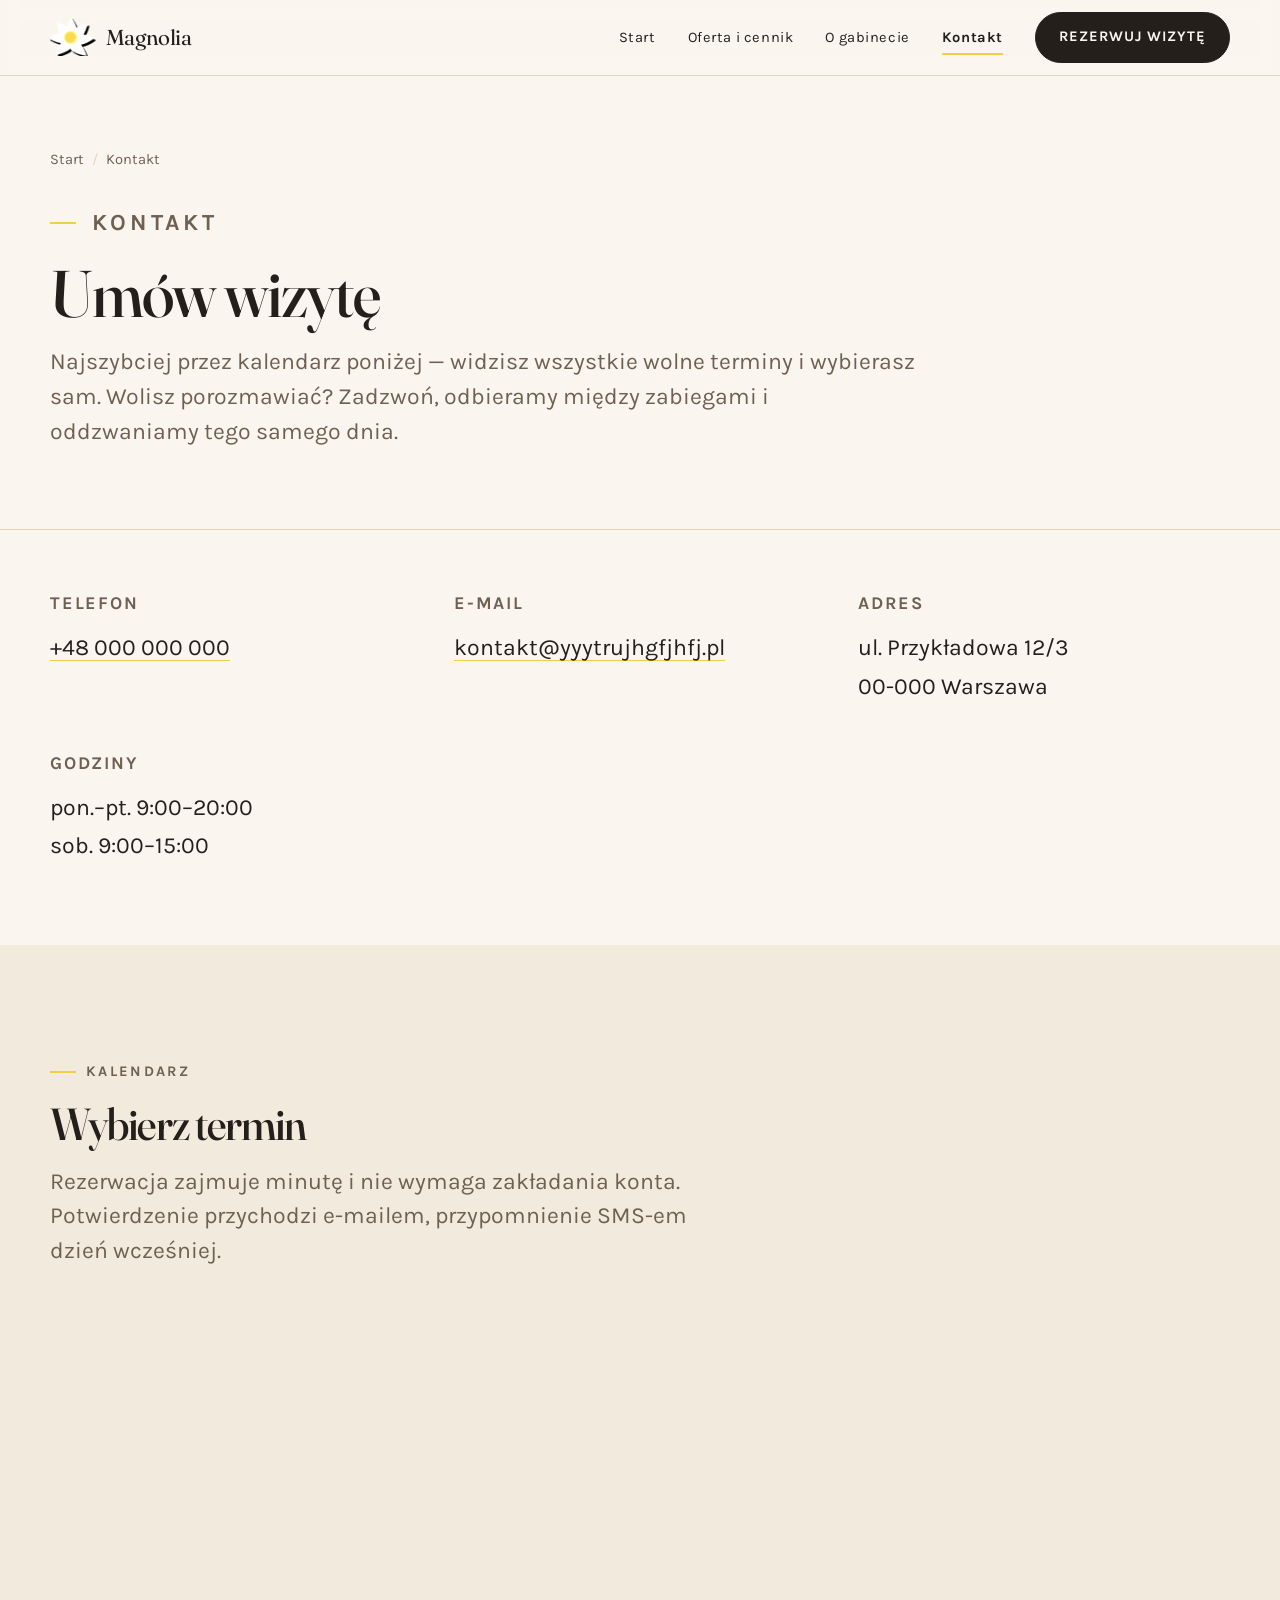
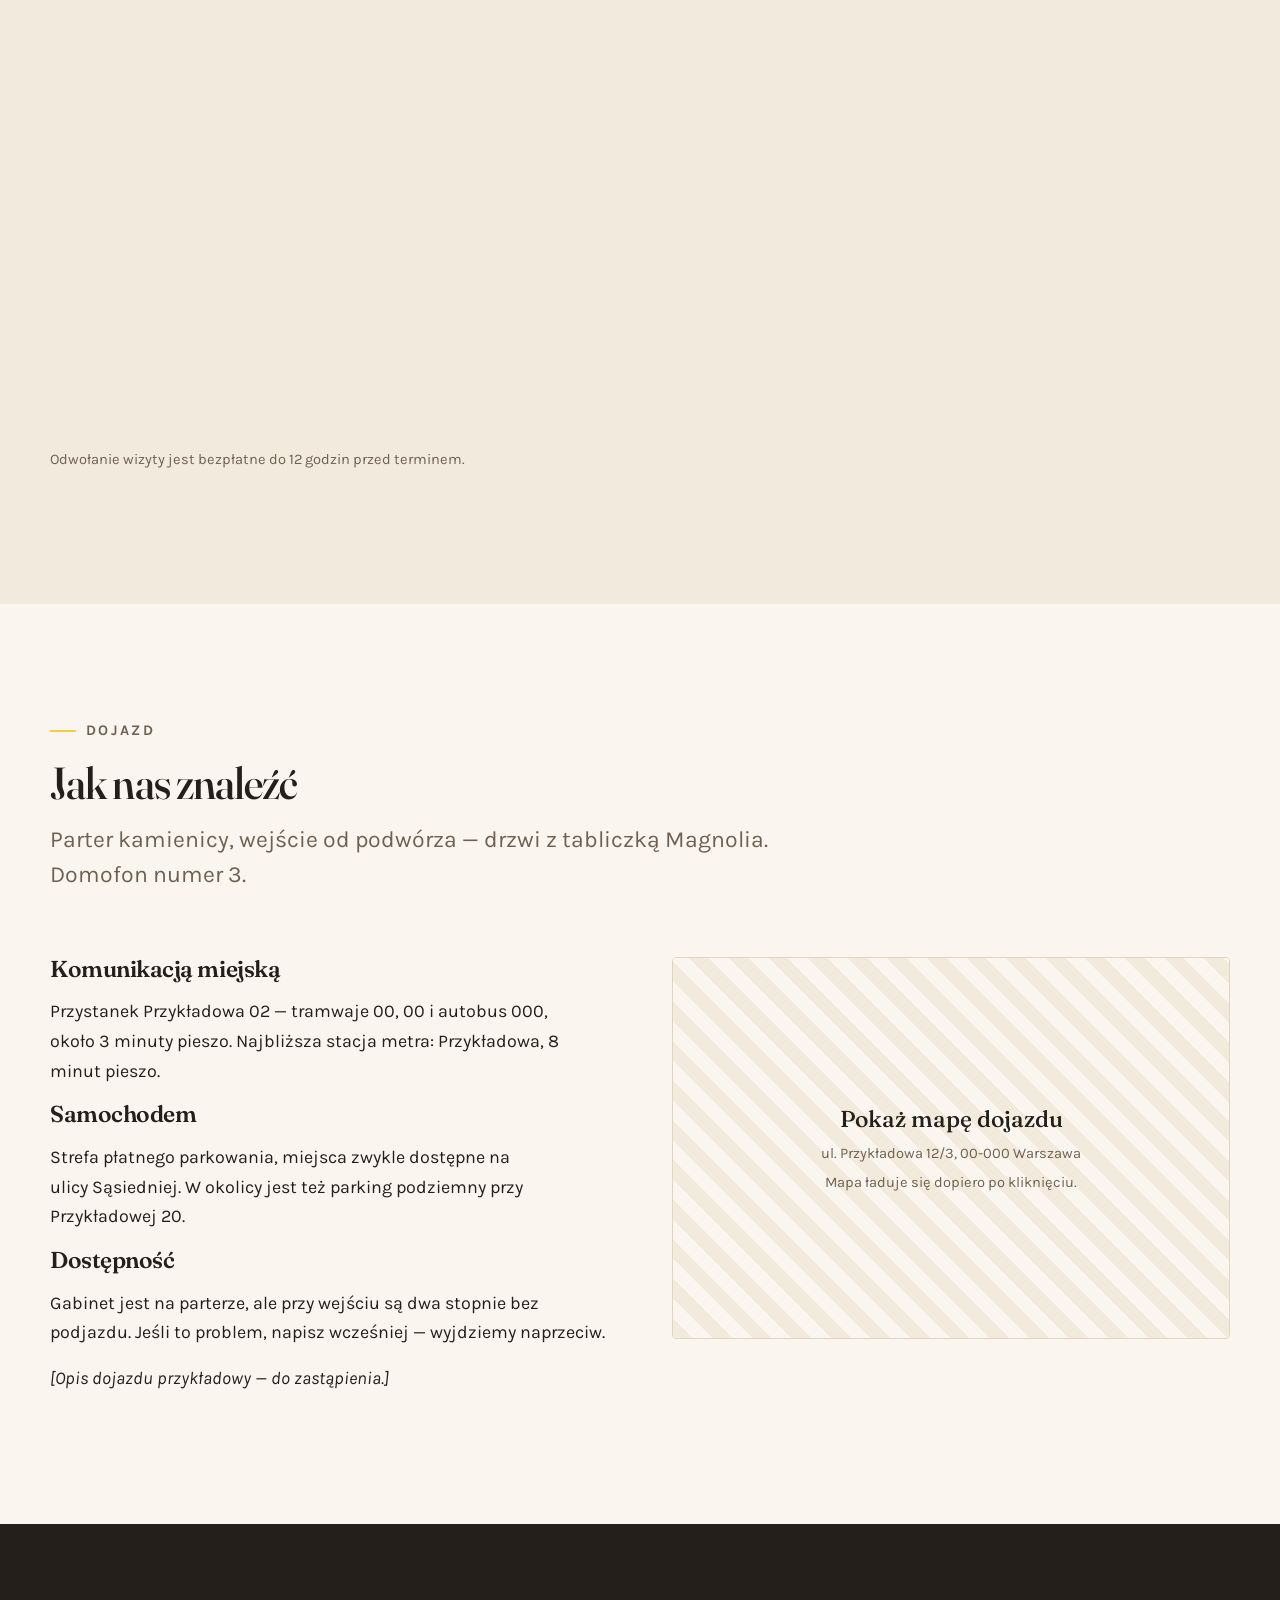
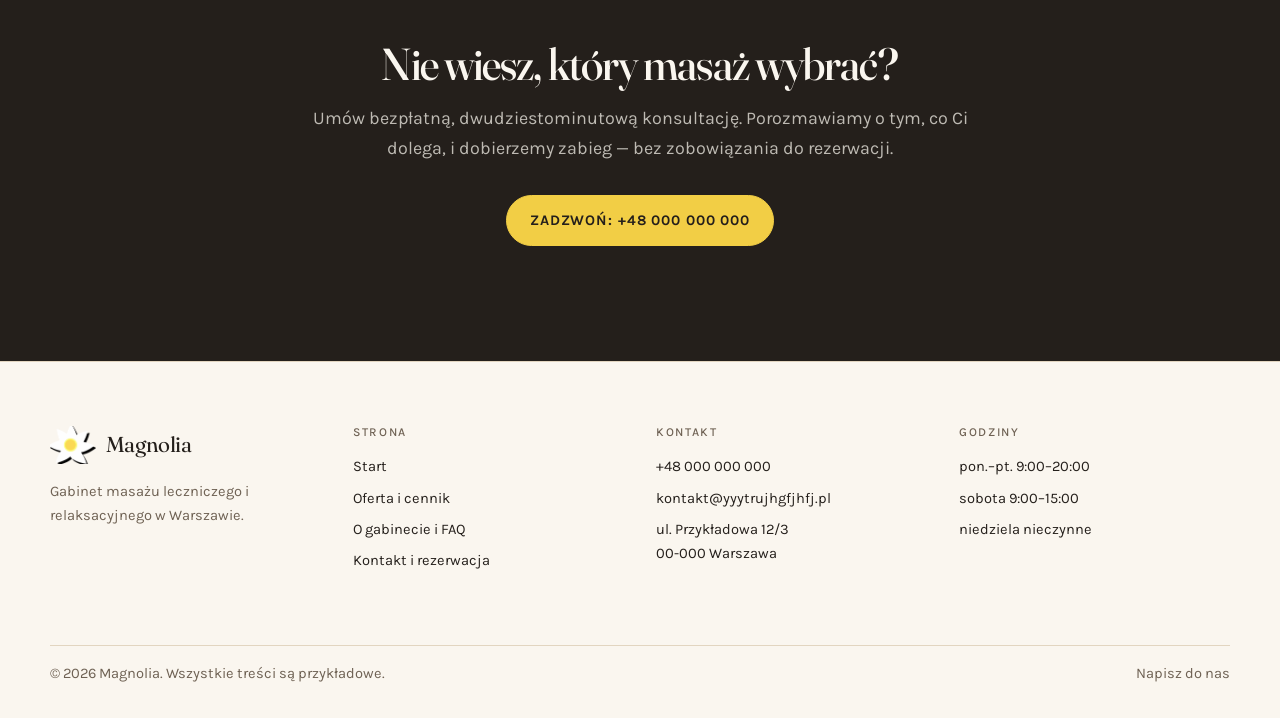
==== commit 1b7e1a9e: "Fixed reservation widget" ====
--- a/kontakt/index.html
+++ b/kontakt/index.html
@@ -120,15 +120,6 @@
       <div class="calendly-inline-widget" data-url="https://calendly.com/jamjestamiqo/30min?background_color=fbf4e5&primary_color=f4d251" style="min-width:320px;height:700px;"></div>
       <script type="text/javascript" src="https://assets.calendly.com/assets/external/widget.js" async></script>
       <!-- Calendly inline widget end -->
-       
-      <div class="booking">
-        <p class="eyebrow" style="justify-content:center">Miejsce na kalendarz</p>
-        <p class="booking__note">Tutaj pojawi się widget rezerwacji online (Booksy, Calendly, Moment lub inny system). Do czasu podpięcia terminy umawiamy telefonicznie i mailowo.</p>
-        <div class="btn-row" style="justify-content:center">
-          <a class="btn btn--solid" href="tel:+48000000000">Zadzwoń</a>
-          <a class="btn btn--ghost" href="mailto:kontakt@yyytrujhgfjhfj.pl?subject=Rezerwacja%20terminu">Napisz e-mail</a>
-        </div>
-      </div>
 
       <p style="margin-top:var(--space-s);font-size:var(--step--1);color:var(--ink-soft)">Odwołanie wizyty jest bezpłatne do 12 godzin przed terminem.</p>
     </div>
